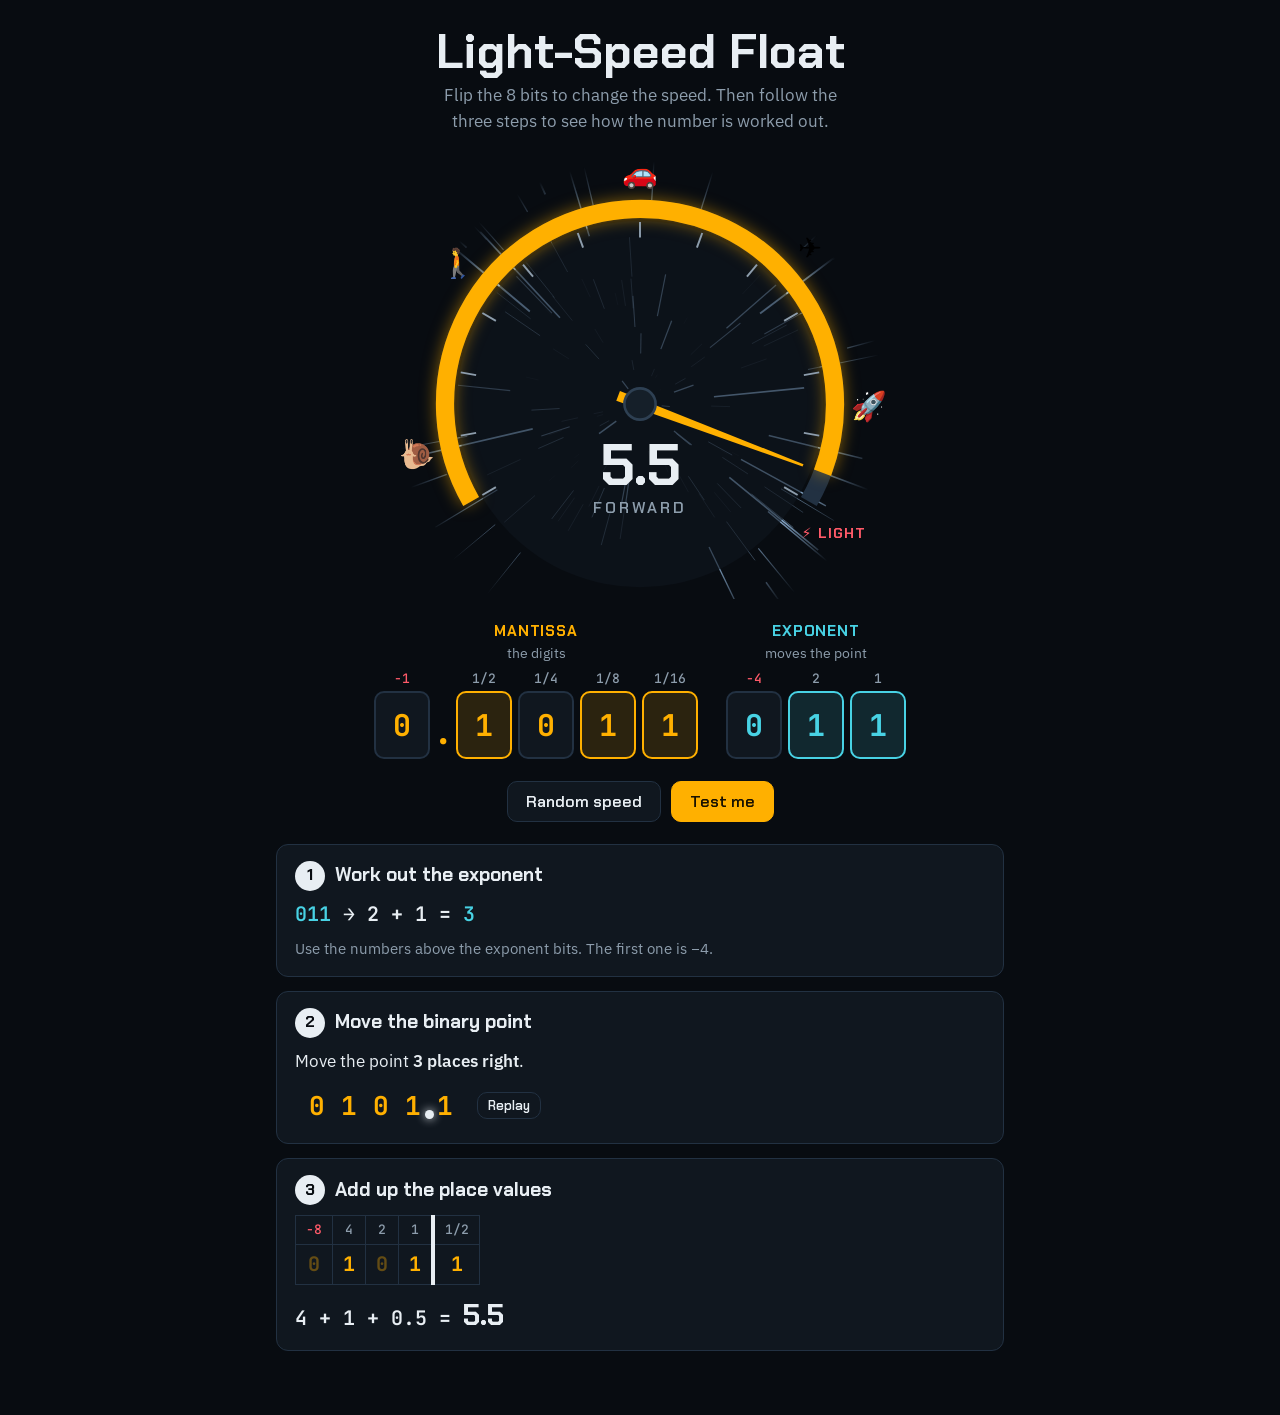
==== index.html @ b797f640 "Add Light-Speed Float: interactive 8-bit floating point speedometer Co-Authored-By: Claude Opus 5.5 " ====
<!doctype html>
<html lang="en">
<head>
<meta charset="utf-8">
<meta name="viewport" content="width=device-width, initial-scale=1, viewport-fit=cover">
<title>Light-Speed Float</title>
<link rel="preconnect" href="https://fonts.googleapis.com">
<link rel="preconnect" href="https://fonts.gstatic.com" crossorigin>
<link rel="stylesheet" href="https://fonts.googleapis.com/css2?family=Chakra+Petch:wght@600;700&family=IBM+Plex+Sans:wght@400;600&family=JetBrains+Mono:wght@500;700&display=swap">
<link rel="stylesheet" href="style.css">
</head>
<body>
<div class="app">
  <header>
    <h1>Light-Speed Float</h1>
    <p class="lede">Flip the 8 bits to change the speed. Then follow the three steps to see how the number is worked out.</p>
  </header>

  <div class="dial-wrap">
    <canvas id="stars" aria-hidden="true"></canvas>
    <svg id="dial" viewBox="0 0 400 340" role="img" aria-label="Speedometer"></svg>
  </div>

  <div class="bits" id="bits"></div>

  <div class="actions">
    <button type="button" class="btn" id="random">Random speed</button>
    <button type="button" class="btn primary" id="test">Test me</button>
  </div>

  <p class="quiz-intro" id="quiz" hidden>Work out the speed one step at a time. Get a step right to unlock the next one.</p>

  <ol class="steps" id="steps"></ol>
  <p class="sr-only" aria-live="polite" id="live"></p>
</div>
<script src="script.js"></script>
</body>
</html>
---- style.css ----
/* Light-Speed Float — a night-time dashboard. Single dark theme on purpose. */
:root {
  color-scheme: dark;
  --ground: #080c11;
  --panel: #10171f;
  --line: #223142;
  --ink: #e8eef3;
  --muted: #8d9dac;
  --amber: #ffb000;
  --amber-soft: rgba(255, 176, 0, 0.14);
  --cyan: #48d2e4;
  --cyan-soft: rgba(72, 210, 228, 0.14);
  --red: #ff5a69;
  --green: #5fe08b;
  --display: "Chakra Petch", "Arial Narrow", system-ui, sans-serif;
  --body: "IBM Plex Sans", system-ui, -apple-system, "Segoe UI", sans-serif;
  --mono: "JetBrains Mono", ui-monospace, Menlo, Consolas, monospace;
  --cell: clamp(40px, 10vw, 56px);
}
* { box-sizing: border-box; }
[hidden] { display: none !important; }
html { background: var(--ground); }
body { margin: 0; background: var(--ground); color: var(--ink); font: 17px/1.55 var(--body); }
button, input { font: inherit; color: inherit; }
b { font-weight: 600; }
.m { color: var(--amber); }
.e { color: var(--cyan); }
.neg { color: var(--red); }
.sr-only { position: absolute; width: 1px; height: 1px; overflow: hidden; clip: rect(0 0 0 0); white-space: nowrap; }
:focus-visible { outline: 2px solid var(--cyan); outline-offset: 2px; }

.app {
  max-width: 760px;
  margin: 0 auto;
  padding-inline: 16px;
  padding-block: 28px 64px;
  display: grid;
  gap: 22px;
}
header { text-align: center; display: grid; gap: 6px; }
h1 { margin: 0; font: 700 clamp(32px, 6vw, 48px)/1 var(--display); }
.lede { margin: 0 auto; max-width: 46ch; color: var(--muted); text-wrap: balance; }

/* ---------- dial ---------- */
.dial-wrap { position: relative; width: 100%; max-width: 520px; margin: 0 auto; aspect-ratio: 400 / 340; }
#stars, #dial { position: absolute; inset: 0; width: 100%; height: 100%; }
#stars {
  -webkit-mask-image: radial-gradient(circle at 50% 56%, #000 50%, transparent 68%);
  mask-image: radial-gradient(circle at 50% 56%, #000 50%, transparent 68%);
}
#dial { overflow: visible; }
.d-face { fill: rgba(16, 23, 31, 0.6); }
.d-track { fill: none; stroke: var(--line); stroke-width: 14; }
.d-prog { fill: none; stroke: var(--amber); stroke-width: 14; filter: drop-shadow(0 0 6px rgba(255, 176, 0, 0.5)); }
.d-prog.rev { stroke: var(--red); filter: drop-shadow(0 0 6px rgba(255, 90, 105, 0.5)); }
.d-tick { stroke: var(--muted); stroke-width: 1.5; }
.d-icon { font-size: 22px; }
.d-light { fill: var(--red); font: 700 11px var(--display); letter-spacing: 0.08em; }
.d-needle { fill: var(--amber); }
.d-needle.rev { fill: var(--red); }
.d-hub { fill: #151f29; stroke: #2e4053; stroke-width: 2; }
.d-val { fill: var(--ink); font: 700 44px var(--display); }
.d-val.rev { fill: var(--red); }
.d-dir { fill: var(--muted); font: 600 12px var(--display); letter-spacing: 0.18em; }
.d-dir.rev { fill: var(--red); }

/* ---------- bits ---------- */
.bits { display: flex; flex-wrap: wrap; justify-content: center; gap: 16px 28px; }
.bitgroup { display: grid; gap: 6px; justify-items: center; }
.grp-label { font: 700 15px var(--display); letter-spacing: 0.06em; }
.grp-hint { font-size: 14px; color: var(--muted); margin-top: -4px; }
.cells { display: flex; align-items: flex-end; gap: 6px; }
.cell { display: grid; gap: 4px; justify-items: center; }
.pv { font: 500 13px var(--mono); color: var(--muted); }
.pv.neg { color: var(--red); }
.bit {
  width: var(--cell);
  height: calc(var(--cell) * 1.2);
  border-radius: 10px;
  border: 2px solid var(--line);
  background: var(--panel);
  font: 700 clamp(22px, 5.5vw, 30px) var(--mono);
  cursor: pointer;
  transition: background-color 0.15s, border-color 0.15s;
}
.mant .bit { color: var(--amber); }
.exp .bit { color: var(--cyan); }
.mant .bit[aria-pressed="true"] { background: var(--amber-soft); border-color: var(--amber); }
.exp .bit[aria-pressed="true"] { background: var(--cyan-soft); border-color: var(--cyan); }
.bit:disabled { cursor: default; }
.pt { font: 700 34px/1 var(--mono); color: var(--amber); padding-bottom: 10px; margin-inline: -3px; }

/* ---------- buttons / quiz ---------- */
.actions { display: flex; flex-wrap: wrap; justify-content: center; gap: 10px; }
.btn {
  border: 1.5px solid var(--line);
  background: var(--panel);
  border-radius: 10px;
  padding: 9px 18px;
  font: 600 16px var(--display);
  cursor: pointer;
}
.btn:hover { border-color: var(--muted); }
.btn.primary { background: var(--amber); border-color: var(--amber); color: #1a1200; }
.quiz-intro { margin: 0; text-align: center; font: 600 18px/1.4 var(--display); text-wrap: balance; }
.ans-row { display: flex; flex-wrap: wrap; gap: 8px; }
.ans-row input {
  flex: 1 1 140px;
  min-width: 0;
  background: var(--ground);
  border: 1.5px solid var(--line);
  border-radius: 10px;
  padding: 8px 12px;
  font: 700 20px var(--mono);
}
.ans-row input:focus { border-color: var(--amber); outline: none; }
.msg { margin: 0; min-height: 1.55em; color: var(--muted); }
.msg.ok { color: var(--green); }
.msg.bad { color: var(--red); }

/* ---------- steps ---------- */
.steps { list-style: none; margin: 0; padding: 0; display: grid; gap: 14px; counter-reset: s; }
.step {
  counter-increment: s;
  background: var(--panel);
  border: 1px solid var(--line);
  border-radius: 12px;
  padding: 16px 18px;
  display: grid;
  gap: 10px;
}
.step h2 { margin: 0; font: 700 19px/1.3 var(--display); display: flex; gap: 10px; align-items: center; }
.step h2::before {
  content: counter(s);
  flex: none;
  width: 30px; height: 30px;
  border-radius: 50%;
  background: var(--ink);
  color: var(--ground);
  display: grid; place-items: center;
  font-size: 16px;
}
.step p { margin: 0; }
.step.active { border-color: var(--amber); box-shadow: 0 0 0 1px var(--amber); }
.step.locked { opacity: 0.5; }
.step.locked h2::before { background: var(--line); color: var(--muted); }
.step.done h2::before { background: var(--green); }
.tag { font: 600 13px var(--display); padding: 1px 9px; border-radius: 999px; letter-spacing: 0.04em; }
.tag.ok { background: rgba(95, 224, 139, 0.15); color: var(--green); }
.tag.shown { background: var(--amber-soft); color: var(--amber); }
.finish { display: flex; flex-wrap: wrap; gap: 12px; align-items: center; justify-content: space-between; padding: 4px 2px; }
.finish .msg { font: 600 18px var(--display); }
.note { color: var(--muted); font-size: 15px; }
.calc { font: 600 20px var(--mono); overflow-x: auto; }
.result { font: 700 30px var(--display); }

.tbl-wrap { overflow-x: auto; }
table { border-collapse: collapse; font-family: var(--mono); }
th, td { padding: 4px 10px; text-align: center; border: 1px solid var(--line); }
th { color: var(--muted); font-weight: 500; font-size: 13px; }
th.neg { color: var(--red); }
td { font-weight: 700; font-size: 20px; color: var(--amber); }
td.pad { color: var(--muted); font-style: italic; }
td.off { opacity: 0.35; }
.after-pt { border-left: 4px solid var(--ink); }

.shift { position: relative; display: inline-flex; padding: 4px 6px 4px; font: 700 26px var(--mono); }
.shift span { width: 32px; text-align: center; color: var(--amber); }
.shift span.pad { color: var(--muted); font-style: italic; }
.shift-pt {
  position: absolute; left: 6px; bottom: 8px;
  width: 9px; height: 9px; margin-left: -4.5px;
  border-radius: 50%; background: var(--ink); box-shadow: 0 0 10px var(--ink);
}
.shift-wrap { display: flex; flex-wrap: wrap; align-items: center; gap: 10px; }
.replay { font-size: 13px; padding: 4px 10px; }

@media (prefers-reduced-motion: reduce) {
  *, *::before, *::after { animation-duration: 0.001s !important; transition-duration: 0.001s !important; }
}
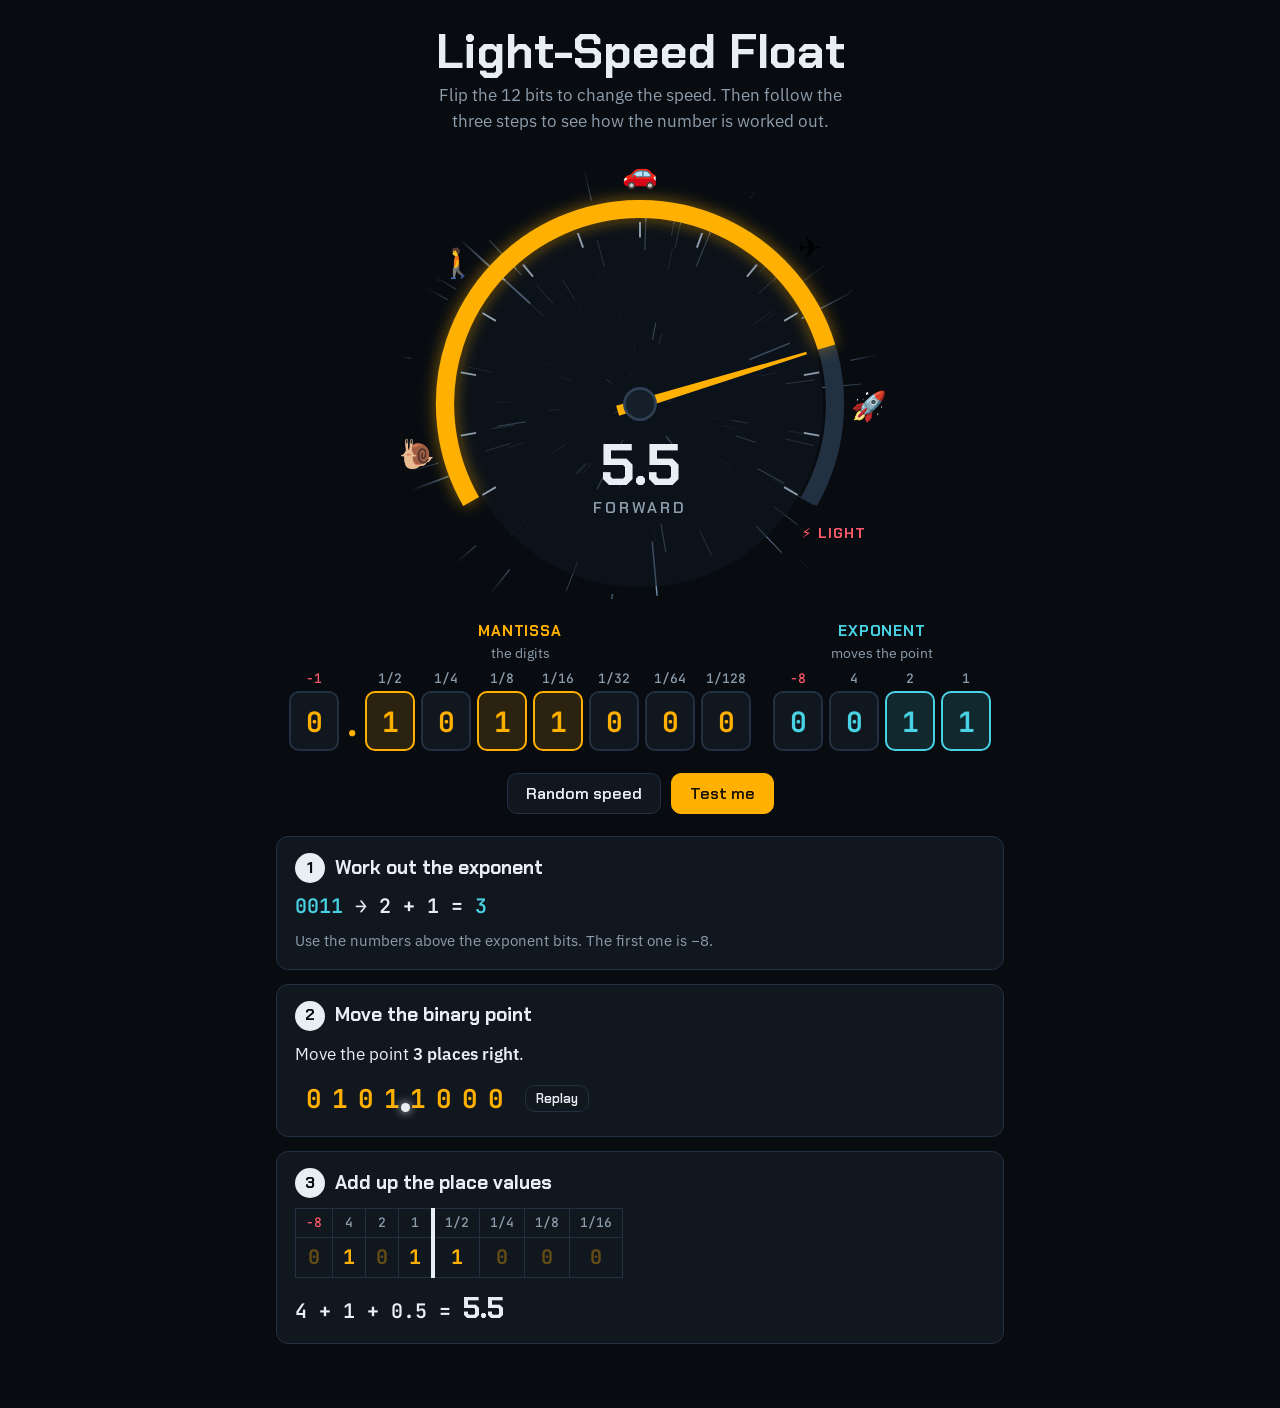
==== commit c15c58ba: "Use an 8-bit mantissa and 4-bit exponent Co-Authored-By: Claude Opus 5.5 <noreply@anthropic.com>" ====
--- a/index.html
+++ b/index.html
@@ -13,7 +13,7 @@
 <div class="app">
   <header>
     <h1>Light-Speed Float</h1>
-    <p class="lede">Flip the 8 bits to change the speed. Then follow the three steps to see how the number is worked out.</p>
+    <p class="lede">Flip the 12 bits to change the speed. Then follow the three steps to see how the number is worked out.</p>
   </header>
 
   <div class="dial-wrap">
--- a/style.css
+++ b/style.css
@@ -15,7 +15,7 @@
   --display: "Chakra Petch", "Arial Narrow", system-ui, sans-serif;
   --body: "IBM Plex Sans", system-ui, -apple-system, "Segoe UI", sans-serif;
   --mono: "JetBrains Mono", ui-monospace, Menlo, Consolas, monospace;
-  --cell: clamp(40px, 10vw, 56px);
+  --cell: clamp(30px, 8vw, 50px);
 }
 * { box-sizing: border-box; }
 [hidden] { display: none !important; }
@@ -65,13 +65,13 @@
 .d-dir.rev { fill: var(--red); }
 
 /* ---------- bits ---------- */
-.bits { display: flex; flex-wrap: wrap; justify-content: center; gap: 16px 28px; }
+.bits { display: flex; flex-wrap: wrap; justify-content: center; gap: 16px 22px; }
 .bitgroup { display: grid; gap: 6px; justify-items: center; }
 .grp-label { font: 700 15px var(--display); letter-spacing: 0.06em; }
 .grp-hint { font-size: 14px; color: var(--muted); margin-top: -4px; }
-.cells { display: flex; align-items: flex-end; gap: 6px; }
+.cells { display: flex; align-items: flex-end; gap: clamp(3px, 1vw, 6px); }
 .cell { display: grid; gap: 4px; justify-items: center; }
-.pv { font: 500 13px var(--mono); color: var(--muted); }
+.pv { font: 500 clamp(9px, 2.5vw, 13px) var(--mono); color: var(--muted); white-space: nowrap; }
 .pv.neg { color: var(--red); }
 .bit {
   width: var(--cell);
@@ -79,7 +79,7 @@
   border-radius: 10px;
   border: 2px solid var(--line);
   background: var(--panel);
-  font: 700 clamp(22px, 5.5vw, 30px) var(--mono);
+  font: 700 clamp(18px, 4.8vw, 28px) var(--mono);
   cursor: pointer;
   transition: background-color 0.15s, border-color 0.15s;
 }
@@ -165,14 +165,14 @@
 .after-pt { border-left: 4px solid var(--ink); }
 
 .shift { position: relative; display: inline-flex; padding: 4px 6px 4px; font: 700 26px var(--mono); }
-.shift span { width: 32px; text-align: center; color: var(--amber); }
+.shift span { width: 26px; text-align: center; color: var(--amber); }
 .shift span.pad { color: var(--muted); font-style: italic; }
 .shift-pt {
   position: absolute; left: 6px; bottom: 8px;
   width: 9px; height: 9px; margin-left: -4.5px;
   border-radius: 50%; background: var(--ink); box-shadow: 0 0 10px var(--ink);
 }
-.shift-wrap { display: flex; flex-wrap: wrap; align-items: center; gap: 10px; }
+.shift-wrap { display: flex; flex-wrap: wrap; align-items: center; gap: 10px; overflow-x: auto; }
 .replay { font-size: 13px; padding: 4px 10px; }
 
 @media (prefers-reduced-motion: reduce) {
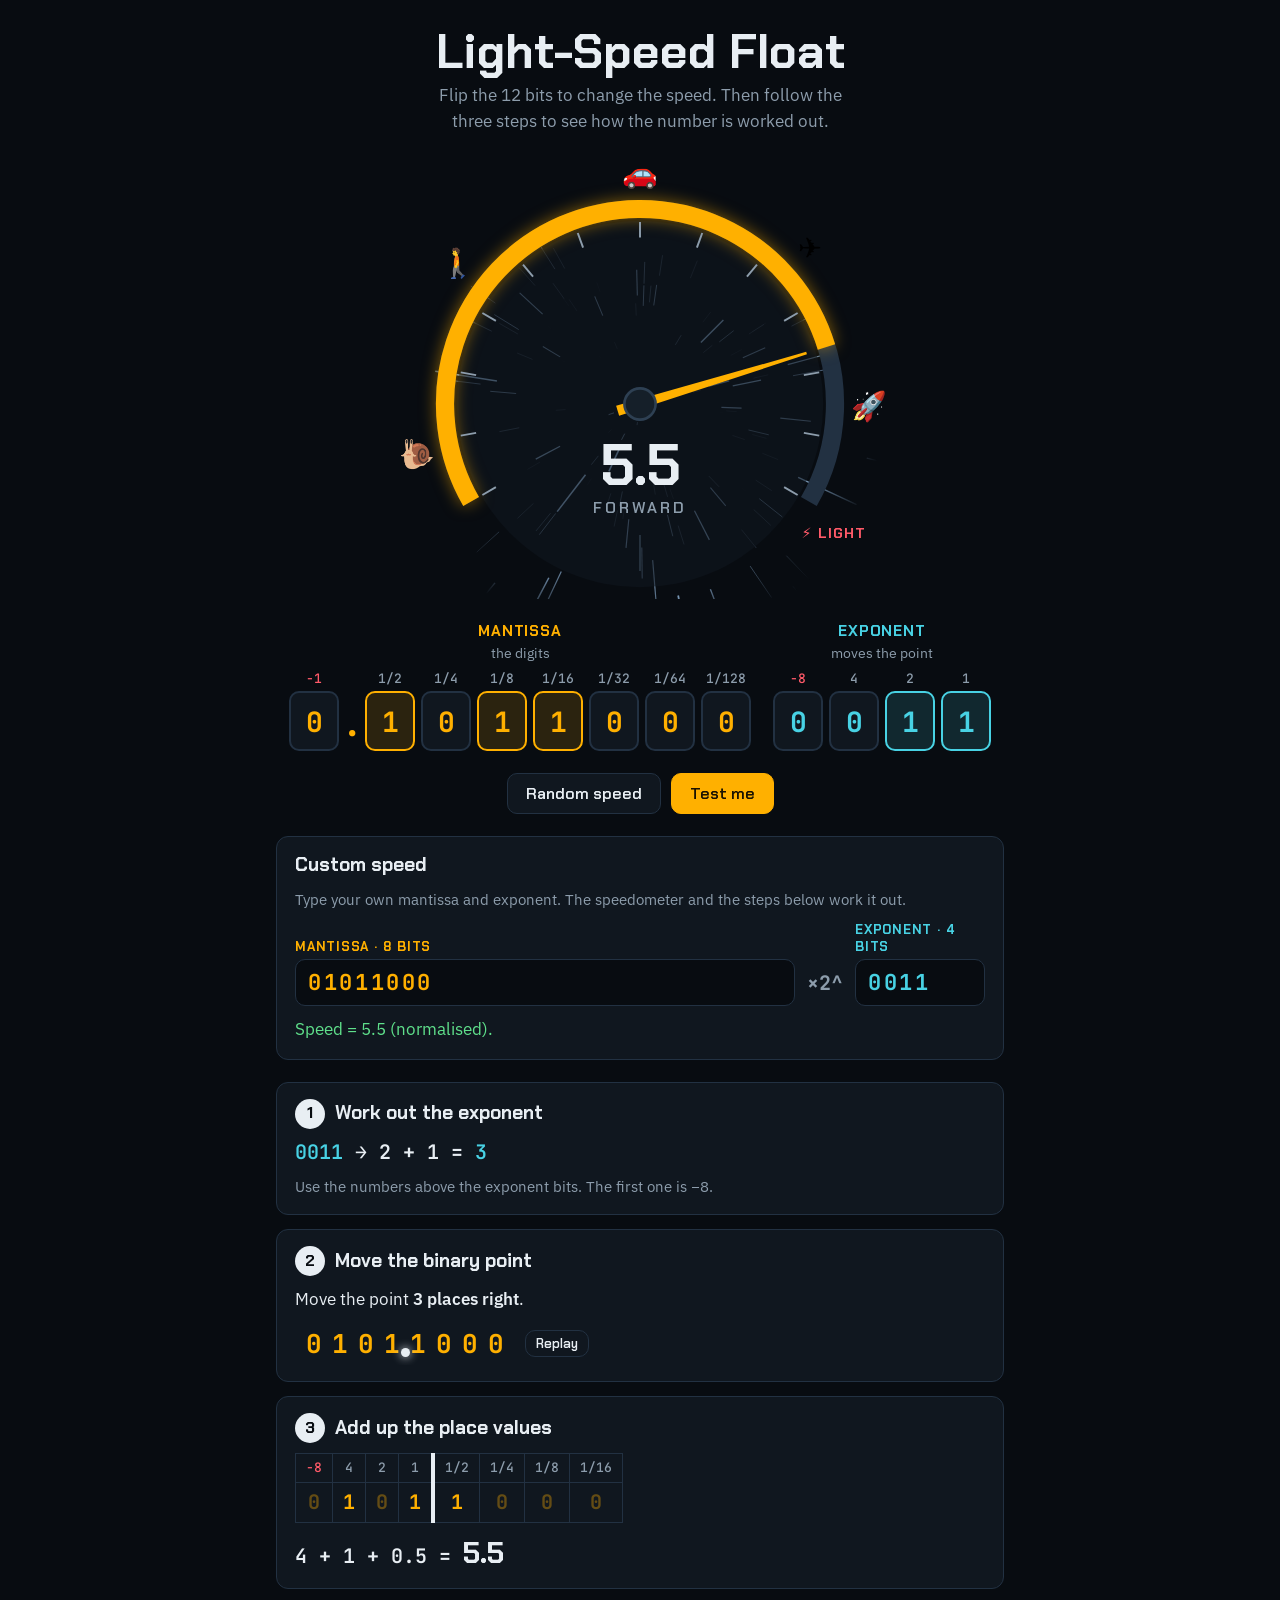
==== commit 60d2142c: "Add custom speed calculator for typed mantissa and exponent Co-Authored-By: Claude Opus 5.5 <noreply" ====
--- a/index.html
+++ b/index.html
@@ -28,6 +28,19 @@
     <button type="button" class="btn primary" id="test">Test me</button>
   </div>
 
+  <section class="custom" id="custom" aria-labelledby="custom-title">
+    <h2 id="custom-title">Custom speed</h2>
+    <p class="note">Type your own mantissa and exponent. The speedometer and the steps below work it out.</p>
+    <div class="custom-row">
+      <label class="field mfield" for="c-mant"><span>Mantissa · 8 bits</span>
+        <input id="c-mant" inputmode="numeric" maxlength="8" autocomplete="off" spellcheck="false" placeholder="01011000"></label>
+      <span class="custom-x" aria-hidden="true">×2^</span>
+      <label class="field efield" for="c-exp"><span>Exponent · 4 bits</span>
+        <input id="c-exp" inputmode="numeric" maxlength="4" autocomplete="off" spellcheck="false" placeholder="0011"></label>
+    </div>
+    <p class="msg" id="c-msg"></p>
+  </section>
+
   <p class="quiz-intro" id="quiz" hidden>Work out the speed one step at a time. Get a step right to unlock the next one.</p>
 
   <ol class="steps" id="steps"></ol>
--- a/style.css
+++ b/style.css
@@ -178,3 +178,82 @@
 @media (prefers-reduced-motion: reduce) {
   *, *::before, *::after { animation-duration: 0.001s !important; transition-duration: 0.001s !important; }
 }
+
+/* ---------- test: click where the point goes ---------- */
+.slots-wrap { overflow-x: auto; padding-block: 4px; }
+.slots { display: inline-flex; align-items: stretch; font: 700 26px/1 var(--mono); }
+.slots .d { width: 24px; padding-block: 10px 18px; text-align: center; color: var(--amber); }
+.slots .d.spare { color: var(--muted); opacity: 0.55; }
+.gap {
+  position: relative;
+  width: 16px;
+  border: 0;
+  border-radius: 6px;
+  background: transparent;
+  cursor: pointer;
+  padding: 0;
+}
+.gap:hover { background: rgba(232, 238, 243, 0.08); }
+.gap::after {
+  content: "";
+  position: absolute;
+  left: 50%; bottom: 14px;
+  width: 9px; height: 9px;
+  margin-left: -4.5px;
+  border-radius: 50%;
+  background: rgba(232, 238, 243, 0.14);
+}
+.gap:hover::after { background: rgba(232, 238, 243, 0.35); }
+.gap.start::after { border: 1.5px solid var(--muted); background: transparent; }
+.gap.on::after { background: var(--ink); border: 0; box-shadow: 0 0 10px var(--ink); }
+
+/* ---------- test: click the place values ---------- */
+table.pick th { padding: 3px; }
+.pvbtn {
+  min-width: 44px;
+  border: 1.5px solid var(--line);
+  background: var(--ground);
+  border-radius: 8px;
+  padding: 5px 6px;
+  font: 600 13px var(--mono);
+  color: var(--muted);
+  cursor: pointer;
+}
+.pvbtn.neg { color: var(--red); }
+.pvbtn:hover { border-color: var(--muted); }
+.pvbtn.on { background: var(--amber); border-color: var(--amber); color: #1a1200; }
+.pvbtn.neg.on { background: var(--red); border-color: var(--red); color: #1a0004; }
+
+/* ---------- custom speed calculator ---------- */
+.custom {
+  background: var(--panel);
+  border: 1px solid var(--line);
+  border-radius: 12px;
+  padding: 16px 18px;
+  display: grid;
+  gap: 10px;
+}
+.custom h2 { margin: 0; font: 700 19px/1.3 var(--display); }
+.custom .note { margin: 0; }
+.custom-row { display: flex; flex-wrap: wrap; align-items: flex-end; gap: 10px 12px; }
+.field { display: grid; gap: 4px; flex: 1 1 150px; min-width: 0; }
+.efield { flex: 0 1 130px; }
+.field span { font: 700 13px var(--display); letter-spacing: 0.06em; text-transform: uppercase; }
+.mfield span { color: var(--amber); }
+.efield span { color: var(--cyan); }
+.field input {
+  width: 100%;
+  background: var(--ground);
+  border: 1.5px solid var(--line);
+  border-radius: 10px;
+  padding: 8px 12px;
+  font: 700 22px var(--mono);
+  letter-spacing: 0.12em;
+}
+.mfield input { color: var(--amber); }
+.efield input { color: var(--cyan); }
+.mfield input:focus { border-color: var(--amber); outline: none; }
+.efield input:focus { border-color: var(--cyan); outline: none; }
+.custom-x { font: 700 20px var(--mono); color: var(--muted); padding-bottom: 10px; }
+.msg.warn { color: var(--amber); }
+@media (max-width: 480px) { .custom-x { display: none; } .efield { flex: 1 1 130px; } }
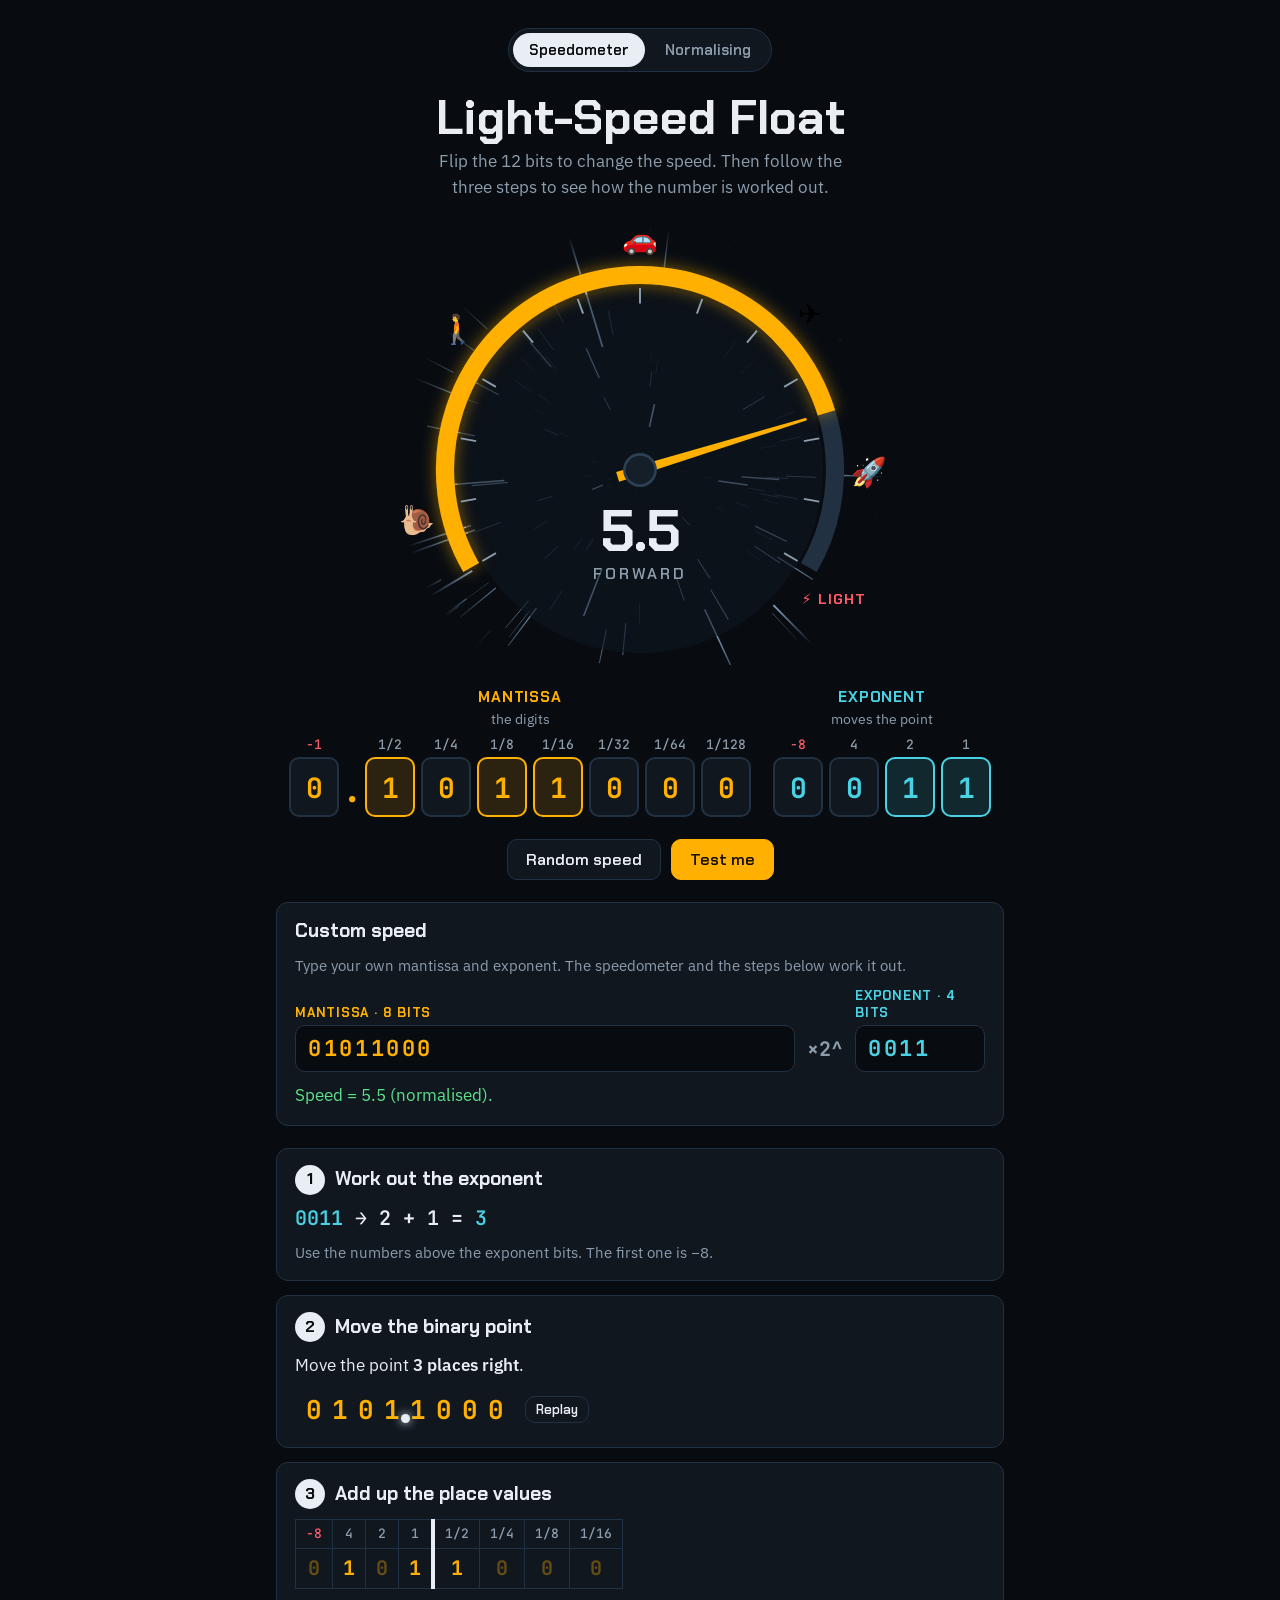
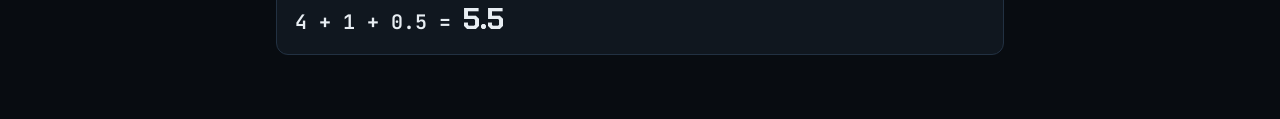
==== commit 2238b55a: "Add scaffolded normalising page with removable supports Co-Authored-By: Claude Opus 5.5 <noreply@ant" ====
--- a/index.html
+++ b/index.html
@@ -11,6 +11,10 @@
 </head>
 <body>
 <div class="app">
+  <nav class="pages" aria-label="Pages">
+    <a href="index.html" aria-current="page">Speedometer</a>
+    <a href="normalise.html">Normalising</a>
+  </nav>
   <header>
     <h1>Light-Speed Float</h1>
     <p class="lede">Flip the 12 bits to change the speed. Then follow the three steps to see how the number is worked out.</p>
--- a/style.css
+++ b/style.css
@@ -257,3 +257,76 @@
 .custom-x { font: 700 20px var(--mono); color: var(--muted); padding-bottom: 10px; }
 .msg.warn { color: var(--amber); }
 @media (max-width: 480px) { .custom-x { display: none; } .efield { flex: 1 1 130px; } }
+
+/* ---------- page links ---------- */
+.pages { display: flex; justify-content: center; gap: 4px; padding: 4px; margin: 0 auto; background: var(--panel); border: 1px solid var(--line); border-radius: 999px; width: fit-content; max-width: 100%; }
+.pages a { padding: 7px 16px; border-radius: 999px; font: 600 15px var(--display); color: var(--muted); text-decoration: none; }
+.pages a:hover { color: var(--ink); }
+.pages a[aria-current="page"] { background: var(--ink); color: var(--ground); }
+
+/* ---------- normalising page ---------- */
+.mono { font-family: var(--mono); }
+.pos { color: var(--green); }
+.arrow { color: var(--muted); font-size: 0.8em; margin-inline: 6px; }
+.row { display: flex; flex-wrap: wrap; gap: 8px; align-items: center; }
+.support, .target-card {
+  background: var(--panel);
+  border: 1px solid var(--line);
+  border-radius: 12px;
+  padding: 16px 18px;
+  display: grid;
+  gap: 12px;
+}
+.support-head { display: flex; flex-wrap: wrap; justify-content: space-between; align-items: baseline; gap: 8px; }
+.support h2 { margin: 0; font: 700 19px/1.3 var(--display); }
+.level-name { font: 700 15px var(--display); color: var(--amber); letter-spacing: 0.04em; }
+.ladder { list-style: none; margin: 0; padding: 0; display: grid; grid-template-columns: repeat(auto-fit, minmax(150px, 1fr)); gap: 8px; }
+.ladder li { border: 1.5px solid var(--amber); background: var(--amber-soft); border-radius: 10px; padding: 8px 10px; display: grid; gap: 2px; }
+.ladder li b { font: 700 14px var(--display); }
+.ladder li span { font-size: 13px; color: var(--muted); }
+.ladder li.off { border: 1.5px dashed var(--line); background: transparent; }
+.ladder li.off b { color: var(--muted); text-decoration: line-through; }
+.btn:disabled { opacity: 0.4; cursor: not-allowed; }
+.target-label { margin: 0; font: 700 13px var(--display); letter-spacing: 0.12em; text-transform: uppercase; color: var(--muted); }
+.target-val { font: 700 clamp(40px, 9vw, 56px)/1 var(--display); color: var(--ink); }
+.target-val.neg { color: var(--red); }
+.own { display: flex; flex: 1 1 260px; gap: 8px; min-width: 0; }
+.own input, input.typed {
+  flex: 1 1 140px;
+  min-width: 0;
+  background: var(--ground);
+  border: 1.5px solid var(--line);
+  border-radius: 10px;
+  padding: 8px 12px;
+  font: 700 18px var(--mono);
+}
+.own input:focus, input.typed:focus { border-color: var(--amber); outline: none; }
+.hint { background: var(--cyan-soft); border-left: 3px solid var(--cyan); border-radius: 6px; padding: 8px 12px; font-size: 15px; }
+.helper { color: var(--muted); }
+.helper b { color: var(--ink); }
+h2.solo::before { display: none; }
+.steps.solo-mode { counter-reset: none; }
+
+.builder-wrap { overflow-x: auto; padding-bottom: 2px; }
+.builder, .ebits { display: inline-flex; gap: 3px; }
+.colbtn {
+  display: grid;
+  gap: 2px;
+  justify-items: center;
+  min-width: clamp(29px, 8vw, 42px);
+  padding: 5px 2px 6px;
+  border: 1.5px solid var(--line);
+  border-radius: 8px;
+  background: var(--ground);
+  cursor: pointer;
+}
+.colbtn span { font: 500 clamp(9px, 2.6vw, 12px) var(--mono); color: var(--muted); }
+.colbtn b { font: 700 22px var(--mono); color: var(--amber); opacity: 0.4; }
+.colbtn.on { border-color: var(--amber); background: var(--amber-soft); }
+.colbtn.on b { opacity: 1; }
+.colbtn.e b { color: var(--cyan); }
+.colbtn.e.on { border-color: var(--cyan); background: var(--cyan-soft); }
+.colbtn.negcol span { color: var(--red); }
+.colbtn.first-frac { margin-left: 12px; position: relative; }
+.colbtn.first-frac::before { content: "."; position: absolute; left: -12px; bottom: 4px; font: 700 26px var(--mono); color: var(--ink); }
+.slots .d.spare { color: var(--muted); opacity: 0.45; }
